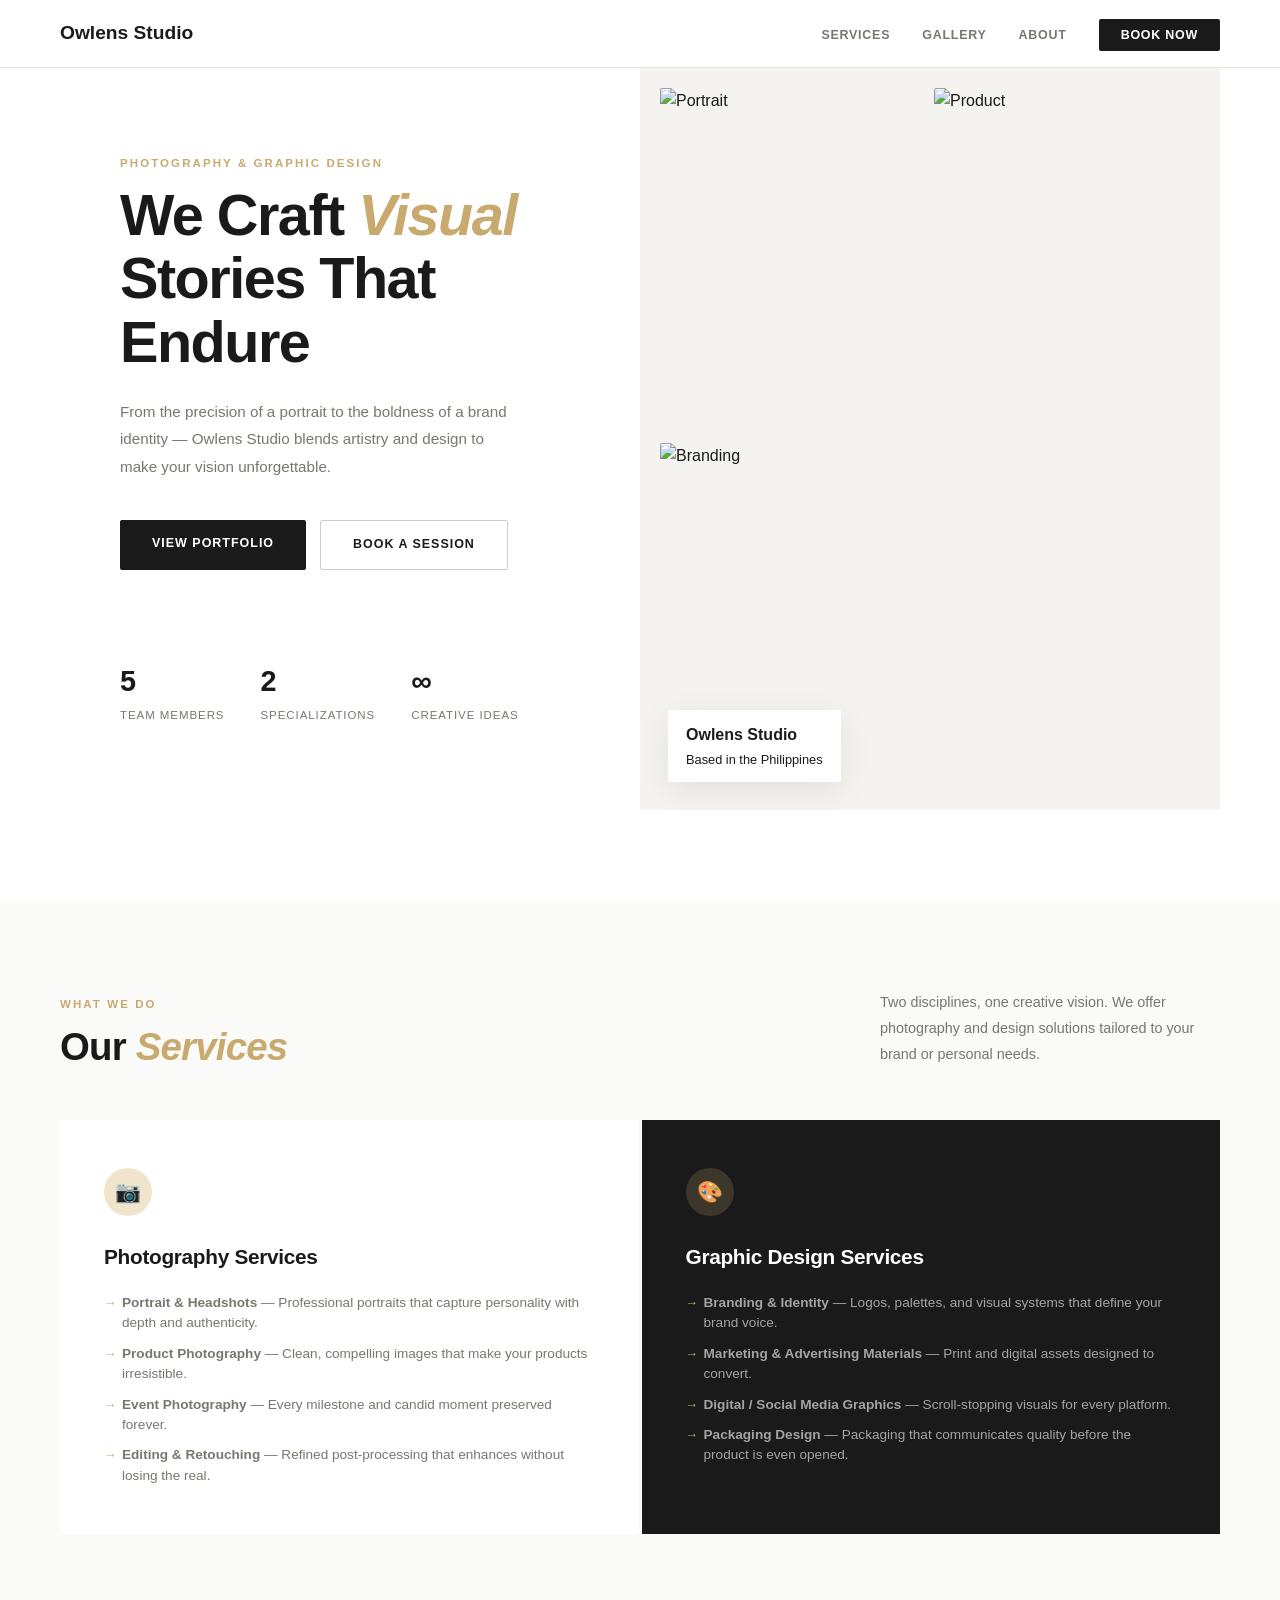
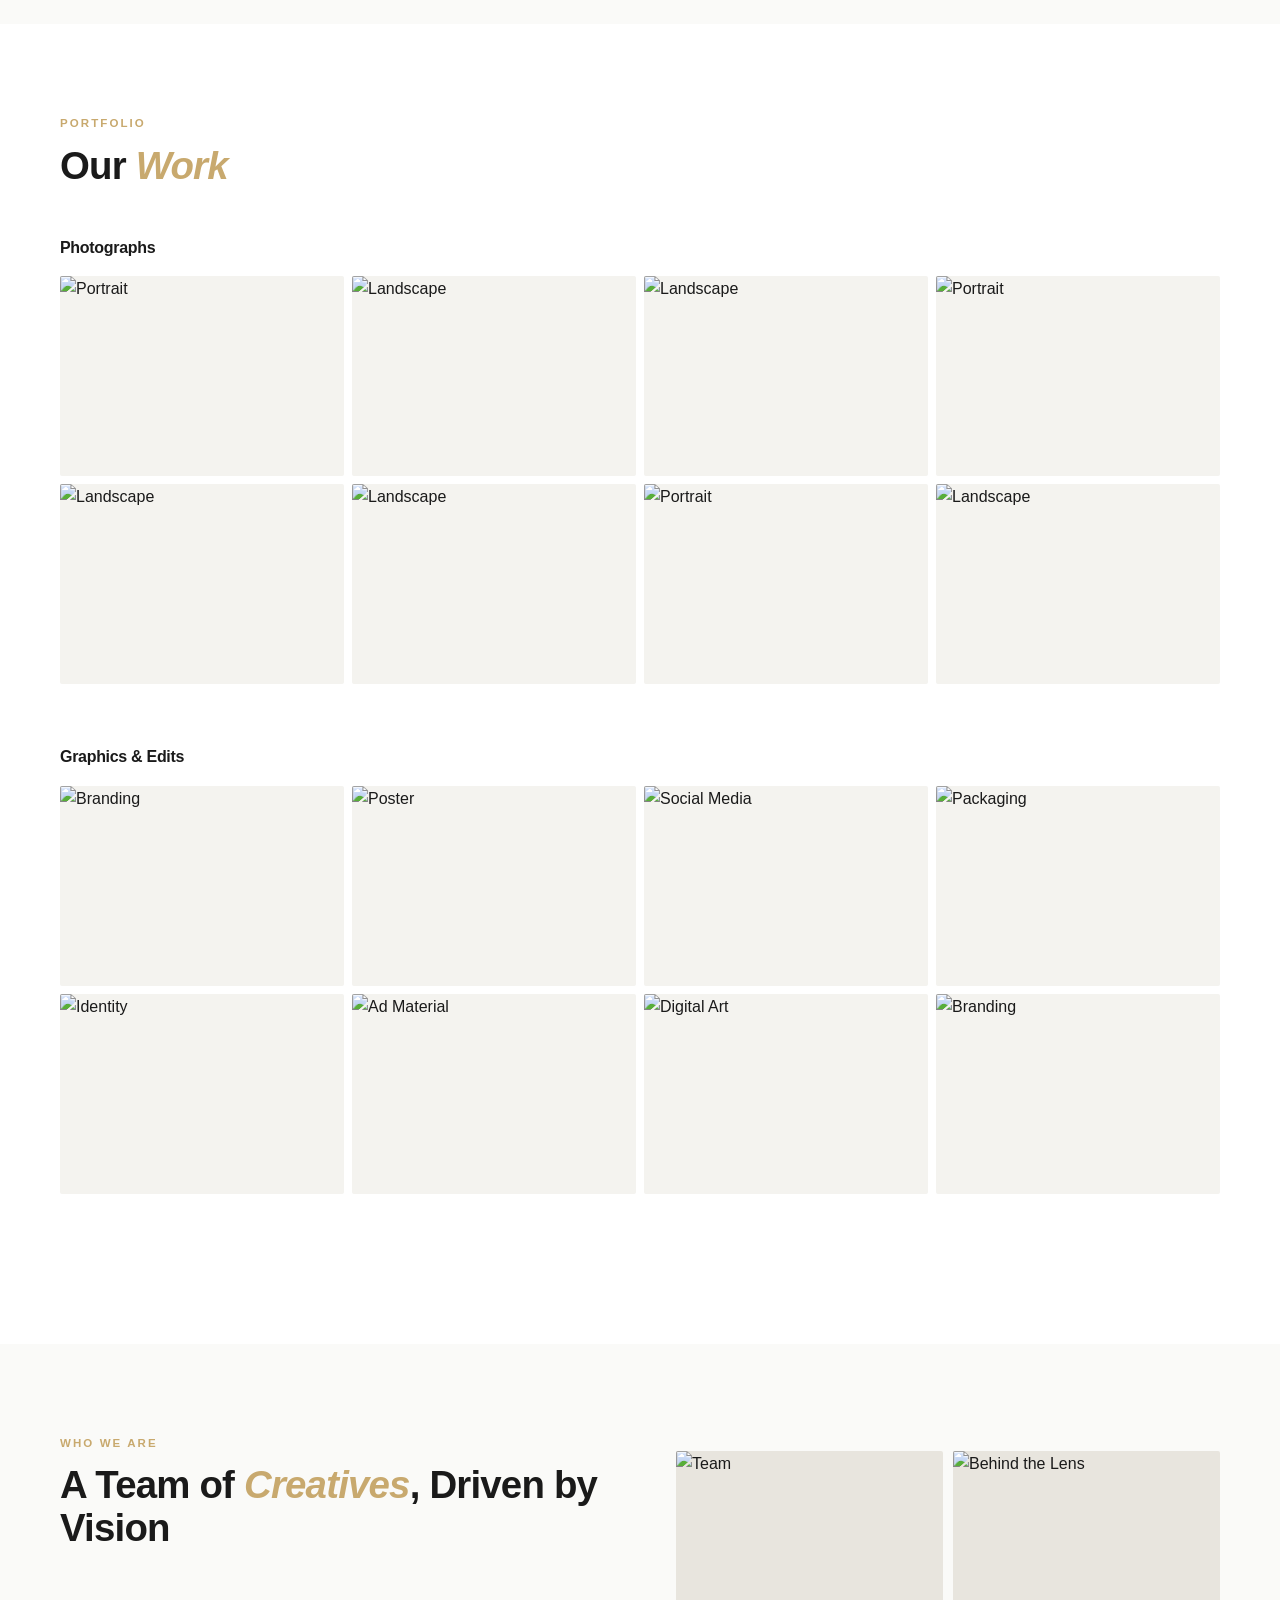
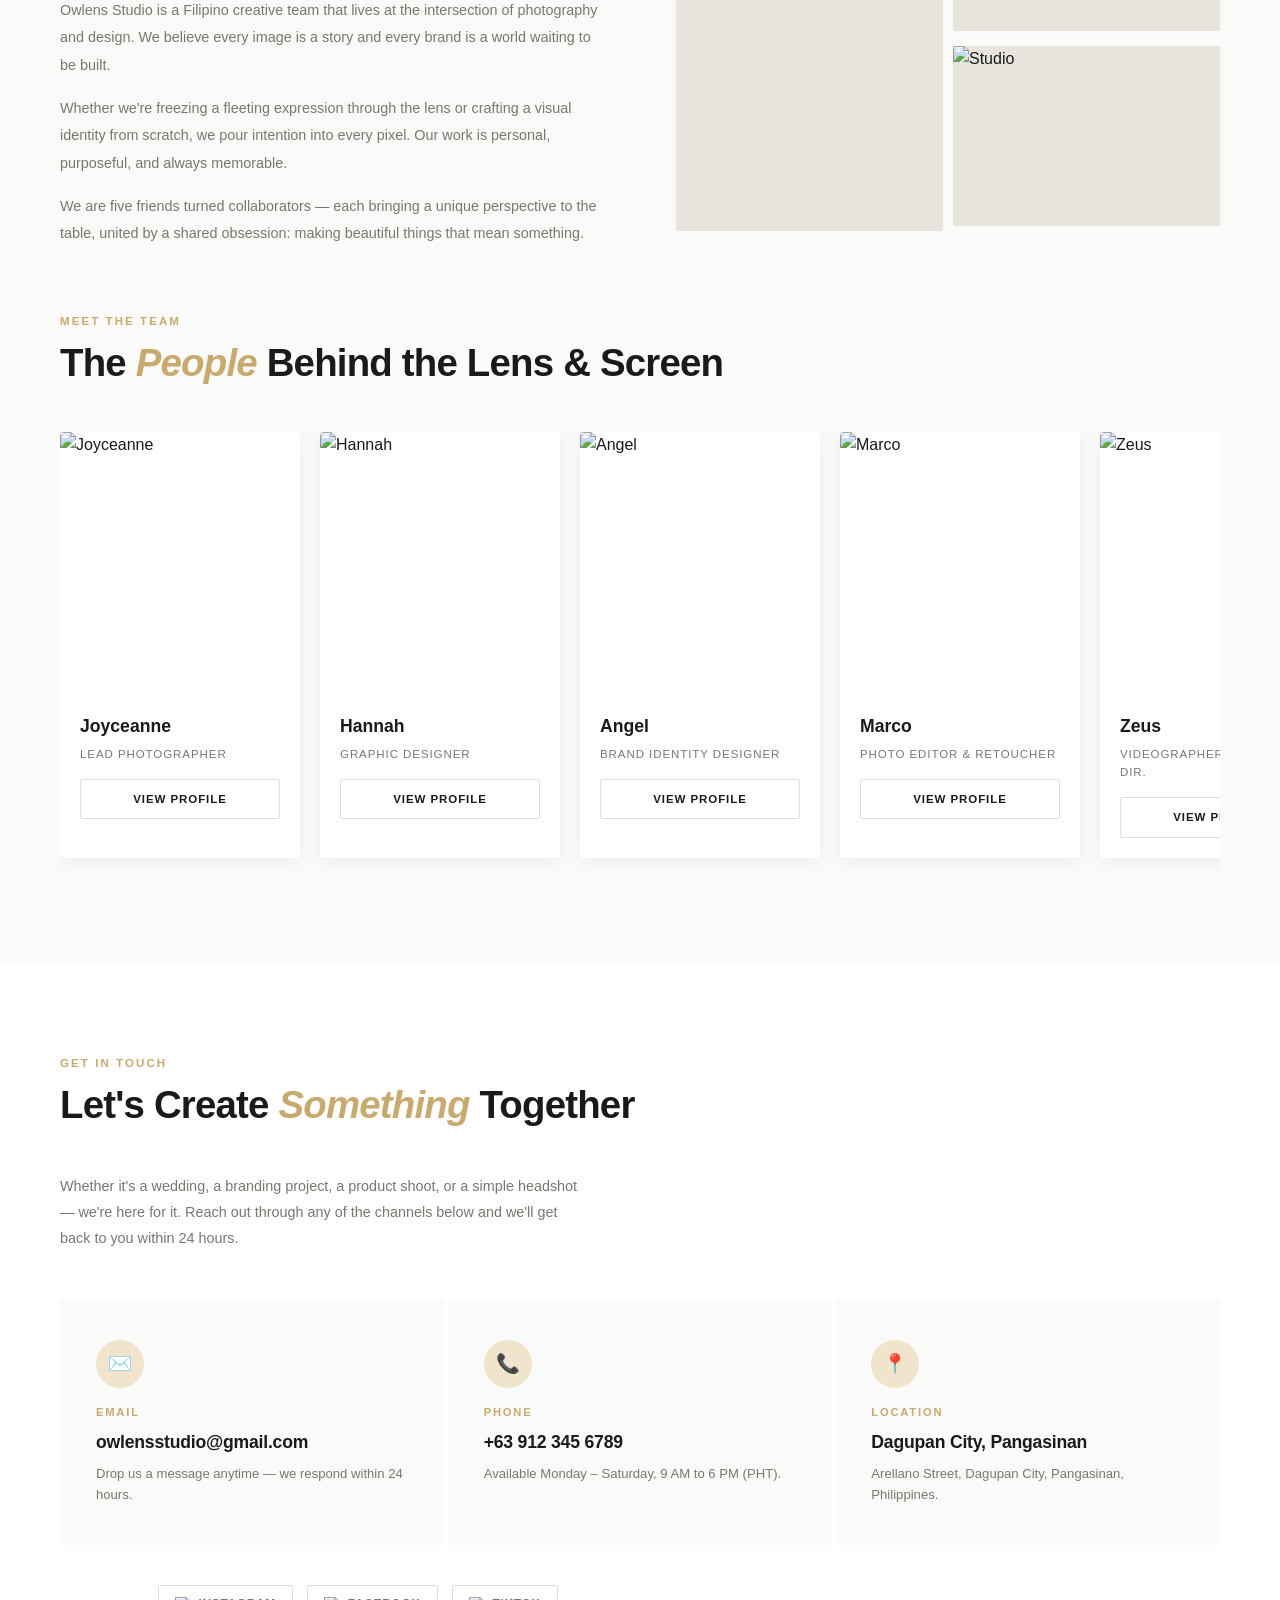
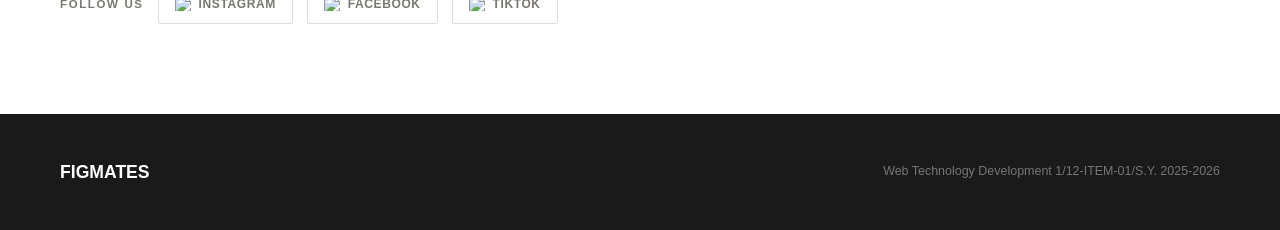
==== index.html @ afdaf5f4 "Rename Owlens Studio.html to index.html" ====
<!DOCTYPE html>
<html lang="en">
<head>
  <meta charset="UTF-8">
  <meta name="viewport" content="width=device-width, initial-scale=1.0, maximum-scale=1.0">
  <title>Owlens Studio — Photography &amp; Graphic Design</title>
  <link rel="stylesheet" href="style.css">
</head>
<body>

  <nav id="mainNav">
    <div class="logo">Owlens Studio</div>
    <ul>
      <li><a href="#services">Services</a></li>
      <li><a href="#gallery">Gallery</a></li>
      <li><a href="#about">About</a></li>
      <li><a href="#contact" class="cta">Book Now</a></li>
    </ul>
  </nav>

  <section id="hero">
    <div class="hero-left">
      <div class="tag">Photography &amp; Graphic Design</div>
      <h1>We Craft <em>Visual</em> Stories That Endure</h1>
      <p class="sub">From the precision of a portrait to the boldness of a brand identity — Owlens Studio blends artistry and design to make your vision unforgettable.</p>
      <div class="buttons">
        <a href="#gallery" class="btn dark">View Portfolio</a>
        <a href="#contact" class="btn light">Book a Session</a>
      </div>
      <div class="stats">
        <div>
          <strong>5</strong>
          <span>Team Members</span>
        </div>
        <div>
          <strong>2</strong>
          <span>Specializations</span>
        </div>
        <div>
          <strong>∞</strong>
          <span>Creative Ideas</span>
        </div>
      </div>
    </div>
    <div class="hero-right">
      <div class="mosaic">
        <img src="assets/jessica1.jfif" alt="Portrait">
        <img src="assets/ch3 - Edited.jpg" alt="Product">
        <img src="assets/shine1.png" alt="Branding">
      </div>
      <div class="badge">
        <strong>Owlens Studio</strong>
        Based in the Philippines
      </div>
    </div>
  </section>

  <section id="services">
    <div class="services-top">
      <div>
        <div class="tag">What We Do</div>
        <h2>Our <em>Services</em></h2>
      </div>
      <p class="services-intro">Two disciplines, one creative vision. We offer photography and design solutions tailored to your brand or personal needs.</p>
    </div>
    <div class="services-grid">
      <div class="service reveal">
        <div class="service-icon">📷</div>
        <h3>Photography Services</h3>
        <ul>
          <li><strong>Portrait &amp; Headshots</strong> — Professional portraits that capture personality with depth and authenticity.</li>
          <li><strong>Product Photography</strong> — Clean, compelling images that make your products irresistible.</li>
          <li><strong>Event Photography</strong> — Every milestone and candid moment preserved forever.</li>
          <li><strong>Editing &amp; Retouching</strong> — Refined post-processing that enhances without losing the real.</li>
        </ul>
      </div>
      <div class="service dark reveal">
        <div class="service-icon">🎨</div>
        <h3>Graphic Design Services</h3>
        <ul>
          <li><strong>Branding &amp; Identity</strong> — Logos, palettes, and visual systems that define your brand voice.</li>
          <li><strong>Marketing &amp; Advertising Materials</strong> — Print and digital assets designed to convert.</li>
          <li><strong>Digital / Social Media Graphics</strong> — Scroll-stopping visuals for every platform.</li>
          <li><strong>Packaging Design</strong> — Packaging that communicates quality before the product is even opened.</li>
        </ul>
      </div>
    </div>
  </section>

  <section id="gallery">
    <div class="tag reveal">Portfolio</div>
    <h2 class="reveal">Our <em>Work</em></h2>

    <h3 class="reveal">Photographs</h3>
    <div class="photo-grid">
      <div class="ph reveal"><img src="assets/ch2.jfif" alt="Portrait"></div>
      <div class="ph reveal"><img src="assets/photo5.jfif" alt="Landscape"></div>
      <div class="ph reveal"><img src="assets/cean1.jfif" alt="Landscape"></div>
      <div class="ph reveal"><img src="assets/lucasphoto1.jfif" alt="Portrait"></div>
      <div class="ph reveal"><img src="assets/ch1.jfif" alt="Landscape"></div>
      <div class="ph reveal"><img src="assets/lucasjollibee.jfif" alt="Landscape"></div>
      <div class="ph reveal"><img src="assets/phto1.jfif" alt="Portrait"></div>
      <div class="ph reveal"><img src="assets/shine2.png" alt="Landscape"></div>
    </div>

    <h3 class="reveal">Graphics &amp; Edits</h3>
    <div class="photo-grid">
      <div class="ph reveal"><img src="assets/graphic5.jfif" alt="Branding"></div>
      <div class="ph reveal"><img src="assets/graphic21.jfif" alt="Poster"></div>
      <div class="ph reveal"><img src="assets/grapphic6.jfif" alt="Social Media"></div>
      <div class="ph reveal"><img src="assets/edit2.jfif" alt="Packaging"></div>
      <div class="ph reveal"><img src="assets/graphic20.jfif" alt="Identity"></div>
      <div class="ph reveal"><img src="assets/Design.png" alt="Ad Material"></div>
      <div class="ph reveal"><img src="assets/edit1.jfif" alt="Digital Art"></div>
      <div class="ph reveal"><img src="assets/lucassteel.jfif" alt="Branding"></div>
    </div>
  </section>

  <section id="about">
    <div class="about-grid">
      <div class="reveal">
        <div class="tag">Who We Are</div>
        <h2>A Team of <em>Creatives</em>, Driven by Vision</h2>
        <p>Owlens Studio is a Filipino creative team that lives at the intersection of photography and design. We believe every image is a story and every brand is a world waiting to be built.</p>
        <p>Whether we're freezing a fleeting expression through the lens or crafting a visual identity from scratch, we pour intention into every pixel. Our work is personal, purposeful, and always memorable.</p>
        <p>We are five friends turned collaborators — each bringing a unique perspective to the table, united by a shared obsession: making beautiful things that mean something.</p>
      </div>
      <div class="about-visual reveal">
        <div class="aph tall"><img src="assets/cean.jfif" alt="Team"></div>
        <div class="aph"><img src="assets/HNAA.jfif" alt="Behind the Lens"></div>
        <div class="aph"><img src="assets/picsko1.jfif" alt="Studio"></div>
      </div>
    </div>

    <div class="reveal">
      <div class="tag">Meet the Team</div>
      <h2>The <em>People</em> Behind the Lens &amp; Screen</h2>
    </div>
    <div class="team-row reveal">
      <div class="team-track">
        <div class="team-card">
          <div class="team-photo"><img src="assets/cean.jfif" alt="Joyceanne"></div>
          <div class="team-body">
            <strong>Joyceanne</strong>
            <span>Lead Photographer</span>
            <a href="../Ceanne Files/joyceanne.html" class="btn-profile">View Profile</a>
          </div>
        </div>
        <div class="team-card">
          <div class="team-photo"><img src="assets/HNAA.jfif" alt="Hannah"></div>
          <div class="team-body">
            <strong>Hannah</strong>
            <span>Graphic Designer</span>
            <a href="../Hannah Files/hannah.html" class="btn-profile">View Profile</a>
          </div>
        </div>
        <div class="team-card">
          <div class="team-photo"><img src="assets/angel.jfif" alt="Angel"></div>
          <div class="team-body">
            <strong>Angel</strong>
            <span>Brand Identity Designer</span>
            <a href="../Angel Files/due.html" class="btn-profile">View Profile</a>
          </div>
        </div>
        <div class="team-card">
          <div class="team-photo"><img src="assets/picsko1.jfif" alt="Marco"></div>
          <div class="team-body">
            <strong>Marco</strong>
            <span>Photo Editor &amp; Retoucher</span>
            <a href="../Marco Files/Marco.html" class="btn-profile">View Profile</a>
          </div>
        </div>
        <div class="team-card">
          <div class="team-photo"><img src="assets/zeus.jfif" alt="Zeus"></div>
          <div class="team-body">
            <strong>Zeus</strong>
            <span>Videographer &amp; Creative Dir.</span>
            <a href="../Zeus Files/Zeus.html" class="btn-profile">View Profile</a>
          </div>
        </div>
      </div>
    </div>
  </section>

  <section id="contact">
    <div class="tag reveal">Get in Touch</div>
    <h2 class="reveal">Let's Create <em>Something</em> Together</h2>
    <p class="contact-intro reveal">Whether it's a wedding, a branding project, a product shoot, or a simple headshot — we're here for it. Reach out through any of the channels below and we'll get back to you within 24 hours.</p>

    <div class="contact-grid">
      <div class="contact-card reveal">
        <div class="contact-icon">✉️</div>
        <small>Email</small>
        <strong>owlensstudio@gmail.com</strong>
        <p>Drop us a message anytime — we respond within 24 hours.</p>
      </div>
      <div class="contact-card reveal">
        <div class="contact-icon">📞</div>
        <small>Phone</small>
        <strong>+63 912 345 6789</strong>
        <p>Available Monday – Saturday, 9 AM to 6 PM (PHT).</p>
      </div>
      <div class="contact-card reveal">
        <div class="contact-icon">📍</div>
        <small>Location</small>
        <strong>Dagupan City, Pangasinan</strong>
        <p>Arellano Street, Dagupan City, Pangasinan, Philippines.</p>
      </div>
    </div>

    <div class="socials reveal">
      <span>Follow Us</span>
      <a href="#" class="social">
        <img src="assets/ig.png" alt="Instagram">
        Instagram
      </a>
      <a href="#" class="social">
        <img src="assets/fb.png" alt="Facebook">
        Facebook
      </a>
      <a href="#" class="social">
        <img src="assets/tiktok.png" alt="TikTok">
        TikTok
      </a>
    </div>
  </section>

  <footer>
    <strong>FIGMATES</strong>
    <small>Web Technology Development 1/12-ITEM-01/S.Y. 2025-2026</small>
  </footer>

  <script src="script.js"></script>
</body>
</html>
---- style.css ----
* { box-sizing: border-box; margin: 0; padding: 0; }
html { scroll-behavior: smooth; }
body { font-family: Verdana, sans-serif; background: #fff; color: #1a1a1a; line-height: 1.6; overflow-x: hidden; }
img { display: block; width: 100%; }
a { text-decoration: none; color: inherit; }

/* NAV */
nav {
  position: fixed; top: 0; left: 0; right: 0; z-index: 100;
  display: flex; align-items: center; justify-content: space-between;
  padding: 0 60px; height: 68px;
  background: rgba(255,255,255,0.97);
  backdrop-filter: blur(12px);
  border-bottom: 1px solid #e8e5de;
}
nav .logo { font-size: 1.2rem; font-weight: 700; color: #1a1a1a; }
nav ul { display: flex; gap: 32px; list-style: none; align-items: center; }
nav ul a { font-size: 0.78rem; font-weight: 600; letter-spacing: 0.06em; text-transform: uppercase; color: #7a7670; transition: color 0.2s; }
nav ul a:hover { color: #c8a96e; }
nav ul .cta { background: #1a1a1a; color: #fff !important; padding: 9px 22px; border-radius: 2px; }
nav ul .cta:hover { background: #c8a96e !important; }

/* REVEAL */
.reveal { opacity: 0; transform: translateY(28px); transition: opacity 0.6s, transform 0.6s; }
.reveal.visible { opacity: 1; transform: none; }

/* HERO */
#hero { min-height: 100vh; display: grid; grid-template-columns: 1fr 1fr; padding-top: 68px; overflow: hidden; }
.hero-left { display: flex; flex-direction: column; justify-content: center; padding: 80px 60px; }
.tag { font-size: 0.72rem; font-weight: 700; letter-spacing: 0.18em; text-transform: uppercase; color: #c8a96e; margin-bottom: 20px; }
h1 { font-size: clamp(2rem, 4.5vw, 4.5rem); font-weight: 700; line-height: 1.1; letter-spacing: -1.5px; margin-bottom: 24px; }
h1 em { font-style: italic; color: #c8a96e; }
.sub { font-size: 0.95rem; color: #7a7670; max-width: 400px; margin-bottom: 40px; line-height: 1.8; }
.buttons { display: flex; gap: 14px; flex-wrap: wrap; }
.btn { display: inline-block; padding: 14px 32px; font-family: Verdana, sans-serif; font-size: 0.78rem; font-weight: 700; letter-spacing: 0.08em; text-transform: uppercase; border-radius: 2px; transition: background 0.2s, color 0.2s, border-color 0.2s; }
.btn.dark { background: #1a1a1a; color: #fff; }
.btn.dark:hover { background: #c8a96e; }
.btn.light { border: 1.5px solid #ccc; color: #1a1a1a; }
.btn.light:hover { border-color: #c8a96e; color: #c8a96e; }
.stats { display: flex; gap: 36px; margin-top: 52px; padding-top: 36px; flex-wrap: wrap; }
.stats strong { font-size: 1.8rem; font-weight: 700; display: block; }
.stats span { font-size: 0.72rem; color: #7a7670; text-transform: uppercase; letter-spacing: 0.08em; margin-top: 2px; display: block; }
.hero-right { background: #f4f3ef; position: relative; overflow: hidden; }
.mosaic { display: grid; grid-template-columns: 1fr 1fr; grid-template-rows: 1fr 1fr; gap: 8px; width: 100%; height: 100%; padding: 20px; }
.mosaic img { border-radius: 2px; object-fit: cover; width: 100%; height: 100%; }
.mosaic img:nth-child(3) { grid-column: span 2; }
.badge { position: absolute; bottom: 28px; left: 28px; background: #fff; border-radius: 2px; padding: 12px 18px; box-shadow: 0 8px 32px rgba(0,0,0,0.08); font-size: 0.8rem; }
.badge strong { font-size: 1rem; font-weight: 700; display: block; margin-bottom: 2px; }

/* SECTIONS */
section { padding: 90px 60px; }
.tag { font-size: 0.72rem; font-weight: 700; letter-spacing: 0.18em; text-transform: uppercase; color: #c8a96e; margin-bottom: 12px; }
h2 { font-size: clamp(1.6rem, 3vw, 2.8rem); font-weight: 700; letter-spacing: -0.8px; line-height: 1.1; margin-bottom: 48px; }
h2 em { font-style: italic; color: #c8a96e; }

/* SERVICES */
#services { background: #fafaf8; }
.services-top { display: flex; justify-content: space-between; align-items: flex-end; margin-bottom: 52px; gap: 20px; flex-wrap: wrap; }
.services-top h2 { margin-bottom: 0; }
.services-intro { max-width: 340px; color: #7a7670; font-size: 0.9rem; line-height: 1.8; }
.services-grid { display: grid; grid-template-columns: 1fr 1fr; gap: 3px; }
.service { background: #fff; padding: 48px 44px; transition: box-shadow 0.3s; }
.service:hover { box-shadow: 0 20px 52px rgba(0,0,0,0.12); z-index: 1; position: relative; }
.service-icon { width: 48px; height: 48px; border-radius: 50%; background: #f0e4cc; display: flex; align-items: center; justify-content: center; margin-bottom: 24px; font-size: 1.3rem; }
.service h3 { font-size: 1.3rem; font-weight: 700; margin-bottom: 20px; letter-spacing: -0.3px; }
.service ul { list-style: none; display: flex; flex-direction: column; gap: 10px; }
.service li { font-size: 0.85rem; color: #7a7670; padding-left: 18px; position: relative; line-height: 1.5; }
.service li::before { content: '→'; position: absolute; left: 0; color: #c8a96e; font-size: 0.8rem; }
.service.dark { background: #1a1a1a; color: #fff; }
.service.dark h3 { color: #fff; }
.service.dark .service-icon { background: rgba(200,169,110,0.2); }
.service.dark li { color: rgba(255,255,255,0.6); }

/* GALLERY */
#gallery { background: #fff; }
#gallery h3 { font-size: 1rem; font-weight: 700; letter-spacing: -0.3px; margin: 32px 0 16px; }
.photo-grid { display: grid; grid-template-columns: repeat(4, 1fr); grid-template-rows: repeat(2, 200px); gap: 8px; margin-bottom: 60px; }
.ph { background: #f4f3ef; border-radius: 2px; overflow: hidden; transition: transform 0.3s, box-shadow 0.3s; }
.ph:hover { transform: scale(1.02); box-shadow: 0 20px 52px rgba(0,0,0,0.14); z-index: 1; position: relative; }
.ph img { width: 100%; height: 100%; object-fit: cover; }

/* ABOUT */
#about { background: #fafaf8; }
.about-grid { display: grid; grid-template-columns: 1fr 1fr; gap: 72px; align-items: center; margin-bottom: 64px; }
.about-grid > div p { color: #7a7670; font-size: 0.9rem; line-height: 1.9; margin-top: 16px; }
.about-visual { display: grid; grid-template-columns: 1fr 1fr; gap: 10px; }
.aph { border-radius: 2px; background: #e8e5de; overflow: hidden; height: 180px; }
.aph img { width: 100%; height: 100%; object-fit: cover; }
.aph.tall { height: 380px; grid-row: span 2; }
.team-row { overflow-x: auto; padding-bottom: 16px; -webkit-overflow-scrolling: touch; scrollbar-width: thin; scrollbar-color: #c8a96e #e8e5de; }
.team-track { display: flex; gap: 20px; min-width: max-content; justify-content: center; }
.team-card { width: 240px; background: #fff; border-radius: 4px; overflow: hidden; flex-shrink: 0; box-shadow: 0 4px 18px rgba(0,0,0,0.06); transition: transform 0.3s, box-shadow 0.3s; }
.team-card:hover { transform: translateY(-10px); box-shadow: 0 28px 56px rgba(0,0,0,0.12); }
.team-photo { height: 260px; overflow: hidden; }
.team-photo img { width: 100%; height: 100%; object-fit: cover; }
.team-body { padding: 20px; }
.team-body strong { font-size: 1.1rem; font-weight: 700; display: block; margin-bottom: 4px; }
.team-body span { font-size: 0.72rem; color: #7a7670; text-transform: uppercase; letter-spacing: 0.08em; display: block; margin-bottom: 16px; }
.btn-profile { display: block; text-align: center; border: 1.5px solid #ddd; color: #1a1a1a; padding: 10px; font-family: Verdana, sans-serif; font-size: 0.72rem; font-weight: 700; letter-spacing: 0.08em; text-transform: uppercase; border-radius: 2px; transition: background 0.2s, color 0.2s; }
.btn-profile:hover { background: #1a1a1a; color: #fff; border-color: #1a1a1a; }

/* CONTACT */
#contact { background: #fff; }
.contact-intro { max-width: 520px; color: #7a7670; font-size: 0.9rem; line-height: 1.8; margin-bottom: 48px; }
.contact-grid { display: grid; grid-template-columns: repeat(3, 1fr); gap: 3px; }
.contact-card { background: #fafaf8; padding: 40px 36px; transition: box-shadow 0.3s; }
.contact-card:hover { box-shadow: 0 20px 52px rgba(0,0,0,0.1); z-index: 1; position: relative; }
.contact-icon { width: 48px; height: 48px; background: #f0e4cc; border-radius: 50%; display: flex; align-items: center; justify-content: center; font-size: 1.2rem; margin-bottom: 16px; }
.contact-card small { font-size: 0.7rem; font-weight: 700; letter-spacing: 0.16em; text-transform: uppercase; color: #c8a96e; display: block; margin-bottom: 8px; }
.contact-card strong { font-size: 1.1rem; font-weight: 700; line-height: 1.4; display: block; margin-bottom: 8px; letter-spacing: -0.2px; }
.contact-card p { font-size: 0.82rem; color: #7a7670; line-height: 1.6; }
.socials { display: flex; align-items: center; gap: 14px; flex-wrap: wrap; margin-top: 40px; }
.socials span { font-size: 0.72rem; font-weight: 700; letter-spacing: 0.14em; text-transform: uppercase; color: #7a7670; }
.social { display: flex; align-items: center; gap: 7px; padding: 9px 16px; border: 1.5px solid #ddd; border-radius: 2px; font-size: 0.75rem; font-weight: 700; letter-spacing: 0.05em; text-transform: uppercase; color: #7a7670; transition: border-color 0.2s, color 0.2s; }
.social:hover { border-color: #c8a96e; color: #c8a96e; }
.social img { display: inline-block; width: 17px; height: 14px; vertical-align: middle; flex-shrink: 0; }

/* FOOTER */
footer { background: #1a1a1a; color: #fff; padding: 44px 60px; display: flex; align-items: center; justify-content: space-between; flex-wrap: wrap; gap: 12px; }
footer strong { font-size: 1.1rem; font-weight: 700; }
footer small { font-size: 0.78rem; color: rgba(255,255,255,0.4); }

/* MOBILE */
@media (max-width: 768px) {
  nav { padding: 12px 20px; height: auto; flex-wrap: wrap; gap: 8px; }
  nav .logo { width: 100%; }
  nav ul { gap: 8px; flex-wrap: nowrap; align-items: center; width: 100%; justify-content: space-between; }
  nav ul a { font-size: 0.62rem; white-space: nowrap; }
  nav ul .cta { padding: 7px 10px !important; font-size: 0.62rem !important; white-space: nowrap; flex-shrink: 0; }
  section { padding: 56px 20px; }
  #hero { grid-template-columns: 1fr; padding-top: 100px; }
  .hero-left { padding: 40px 20px; }
  .hero-right { height: 300px; }
  .services-top { flex-direction: column; align-items: flex-start; }
  .services-grid { grid-template-columns: 1fr; }
  .photo-grid { grid-template-columns: 1fr 1fr; grid-template-rows: repeat(4, 150px); }
  .about-grid { grid-template-columns: 1fr; gap: 36px; margin-bottom: 40px; }
  .about-visual { display: none; }
  .contact-grid { grid-template-columns: 1fr; }
  footer { padding: 28px 20px; flex-direction: column; text-align: center; }
}
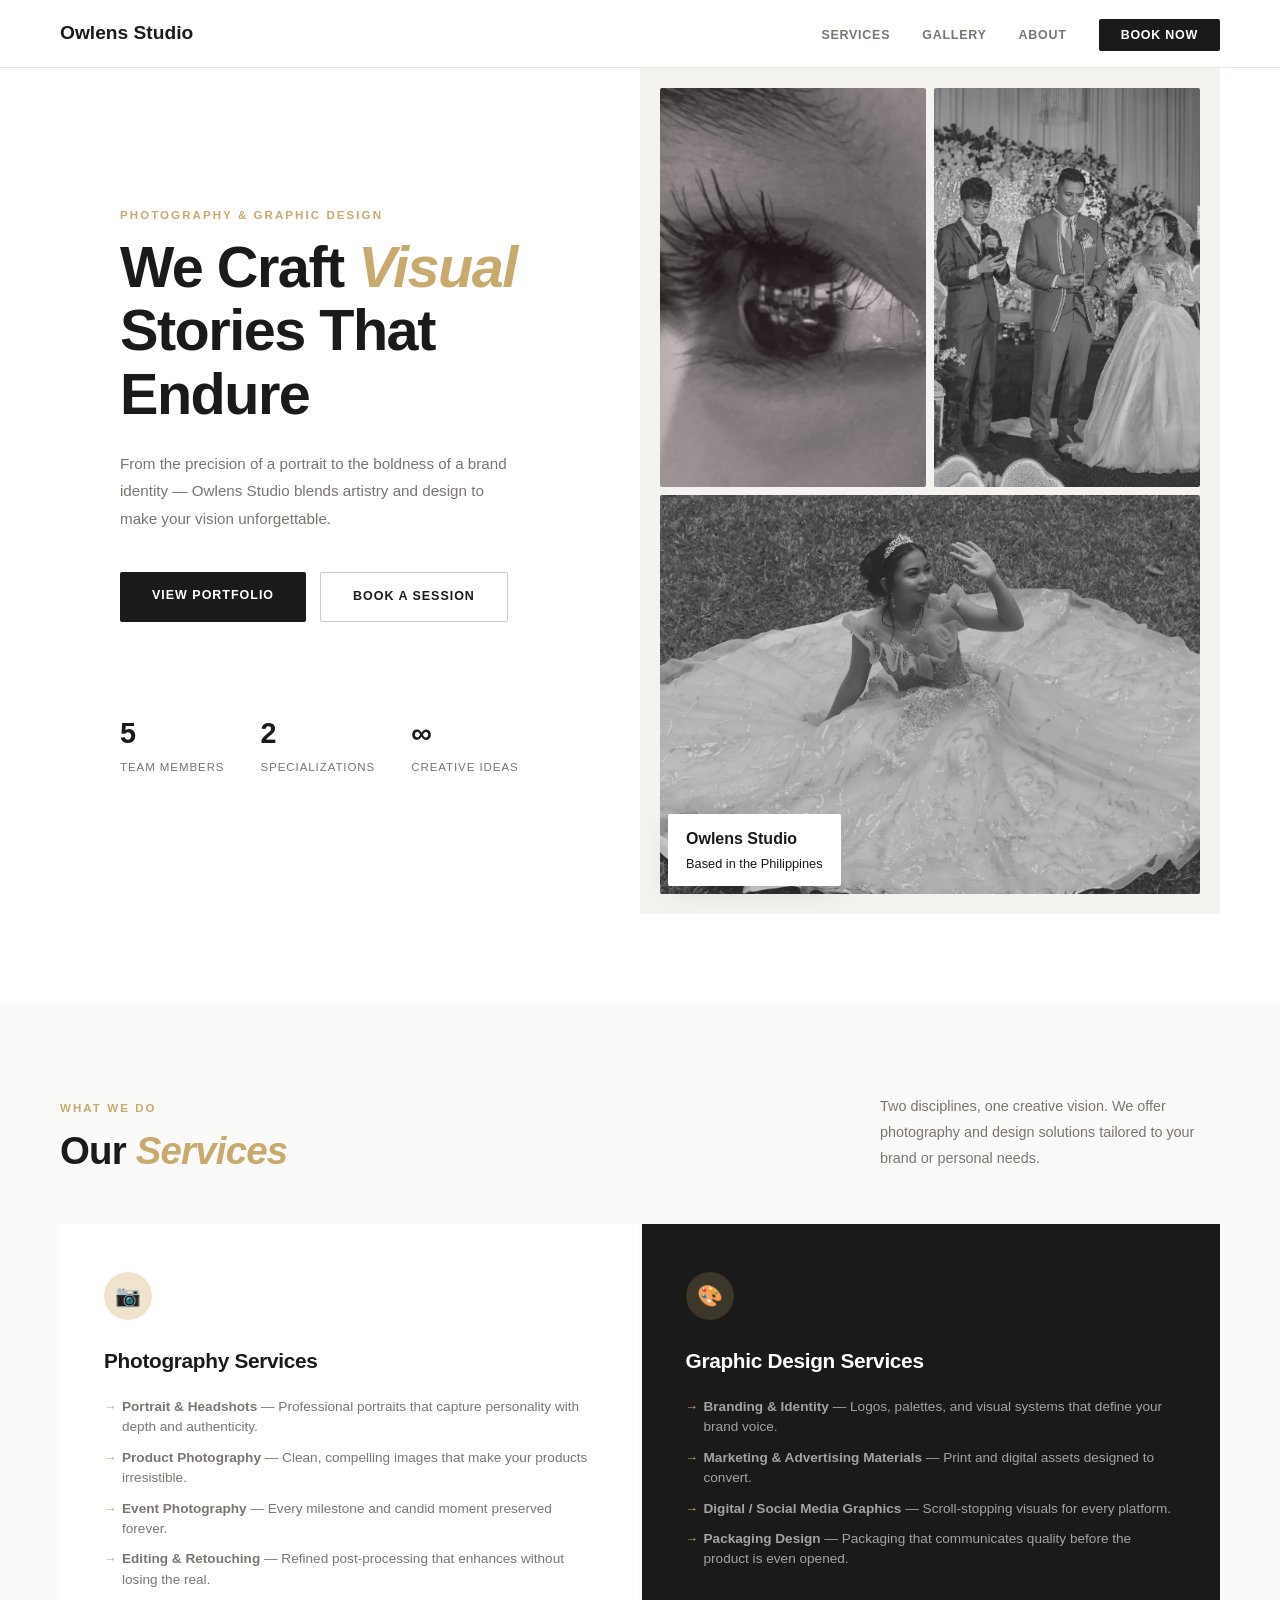
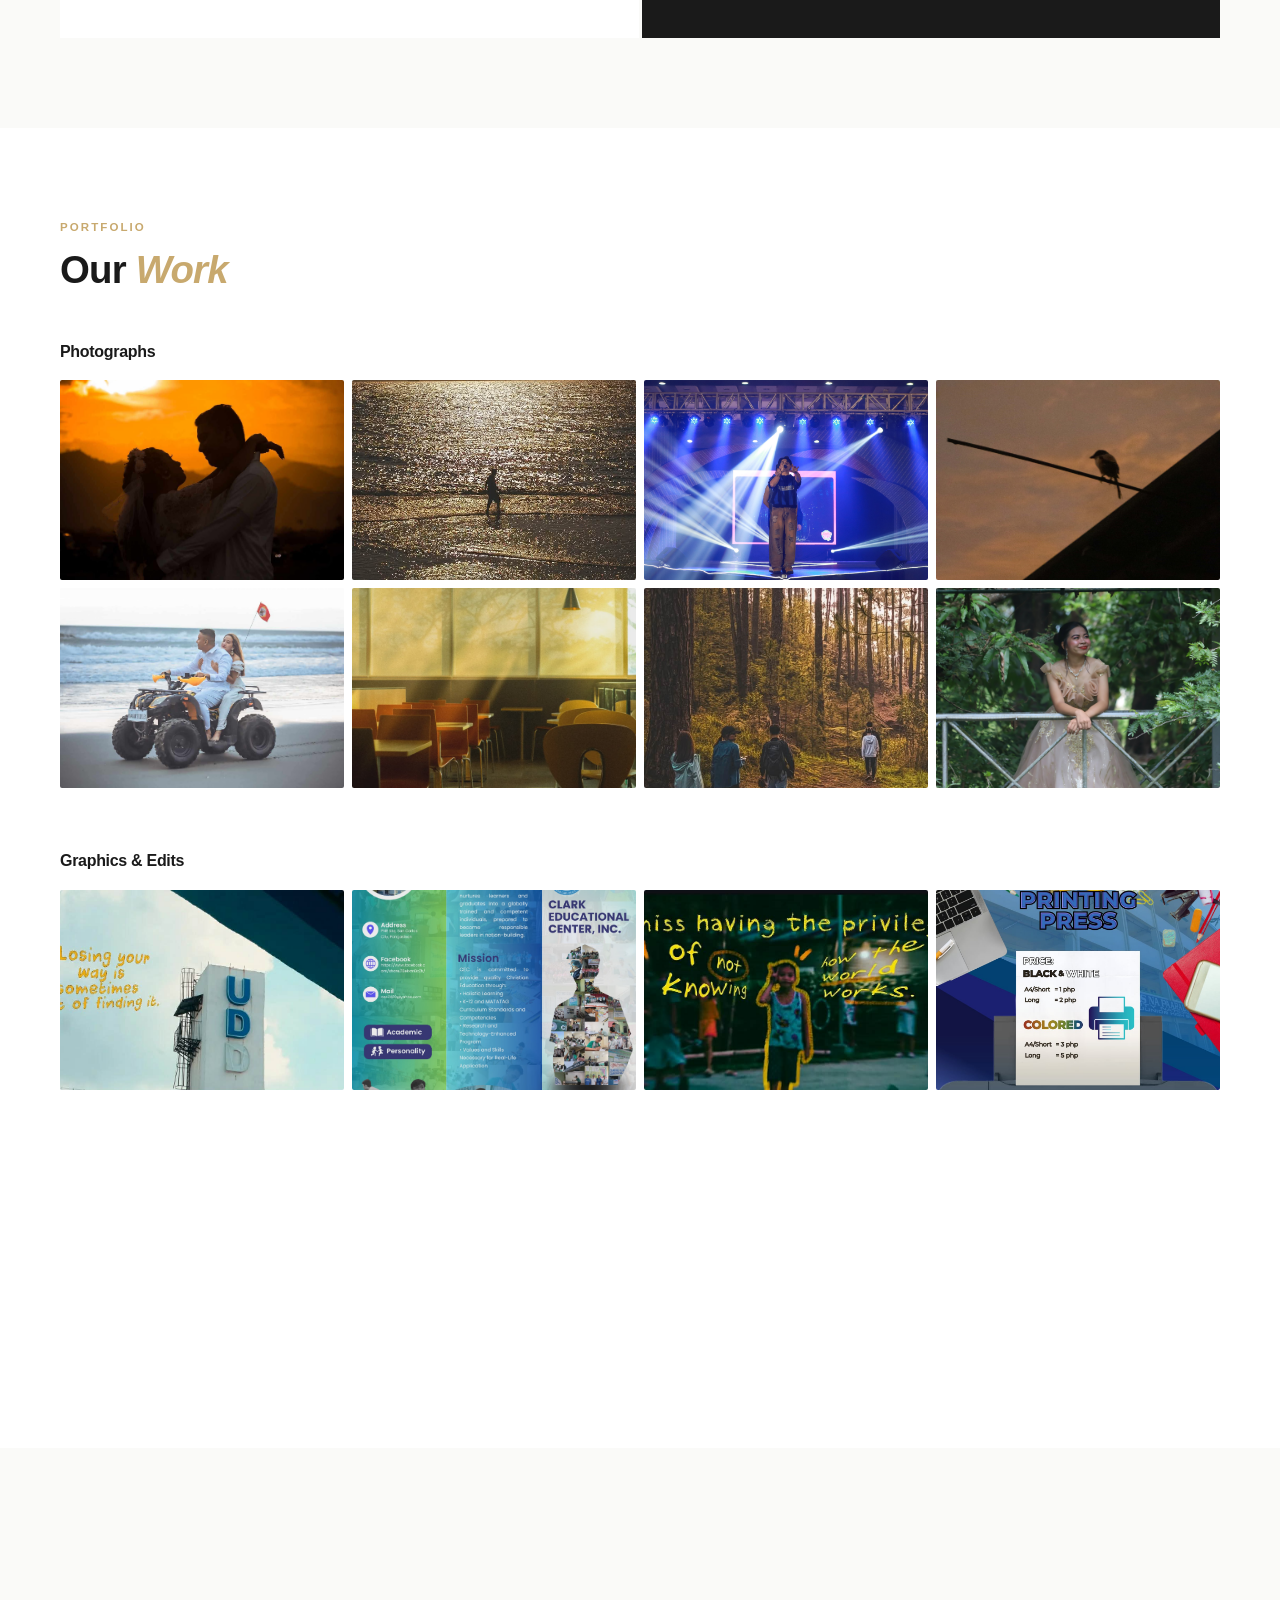
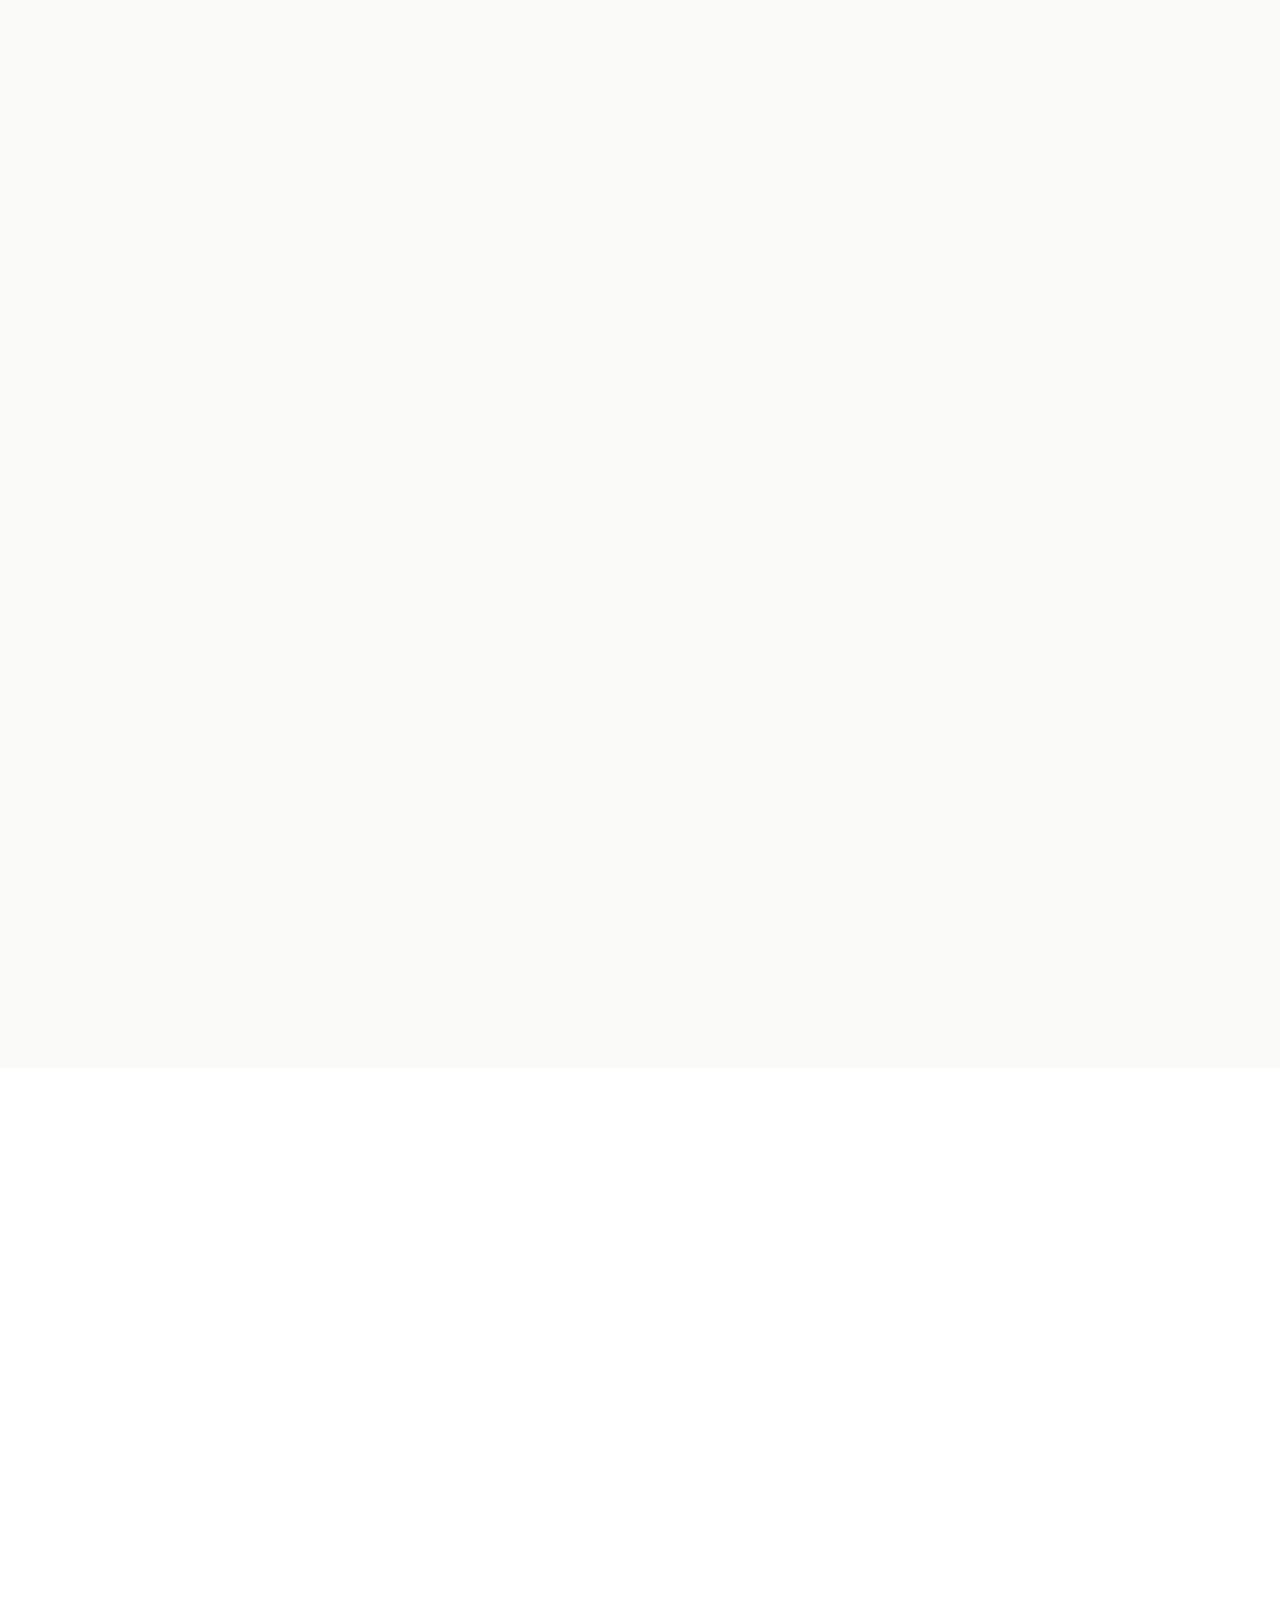
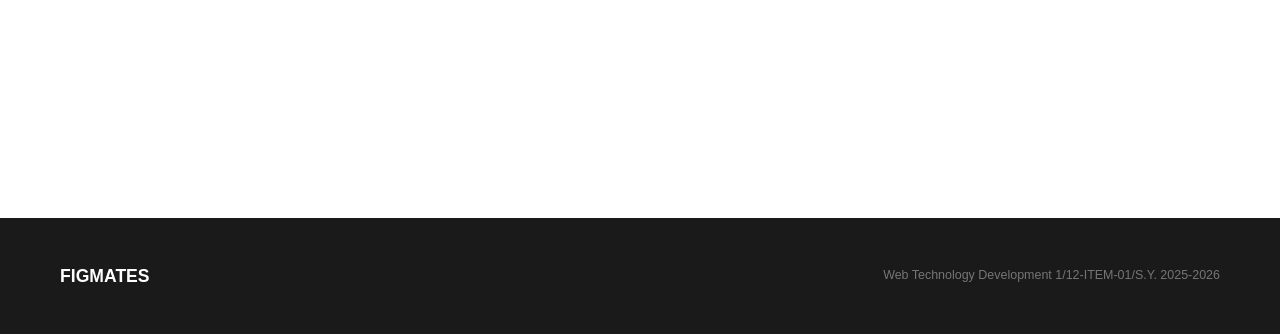
==== commit 2cf75eab: "Add files via upload" ====
--- a/index.html
+++ b/index.html
@@ -167,7 +167,7 @@
           <div class="team-body">
             <strong>Marco</strong>
             <span>Photo Editor &amp; Retoucher</span>
-            <a href="../Marco Files/Marco.html" class="btn-profile">View Profile</a>
+            <a href="Marco Files/Marco.html" class="btn-profile">View Profile</a>
           </div>
         </div>
         <div class="team-card">
@@ -232,4 +232,4 @@
 
   <script src="script.js"></script>
 </body>
-</html>
+</html>
